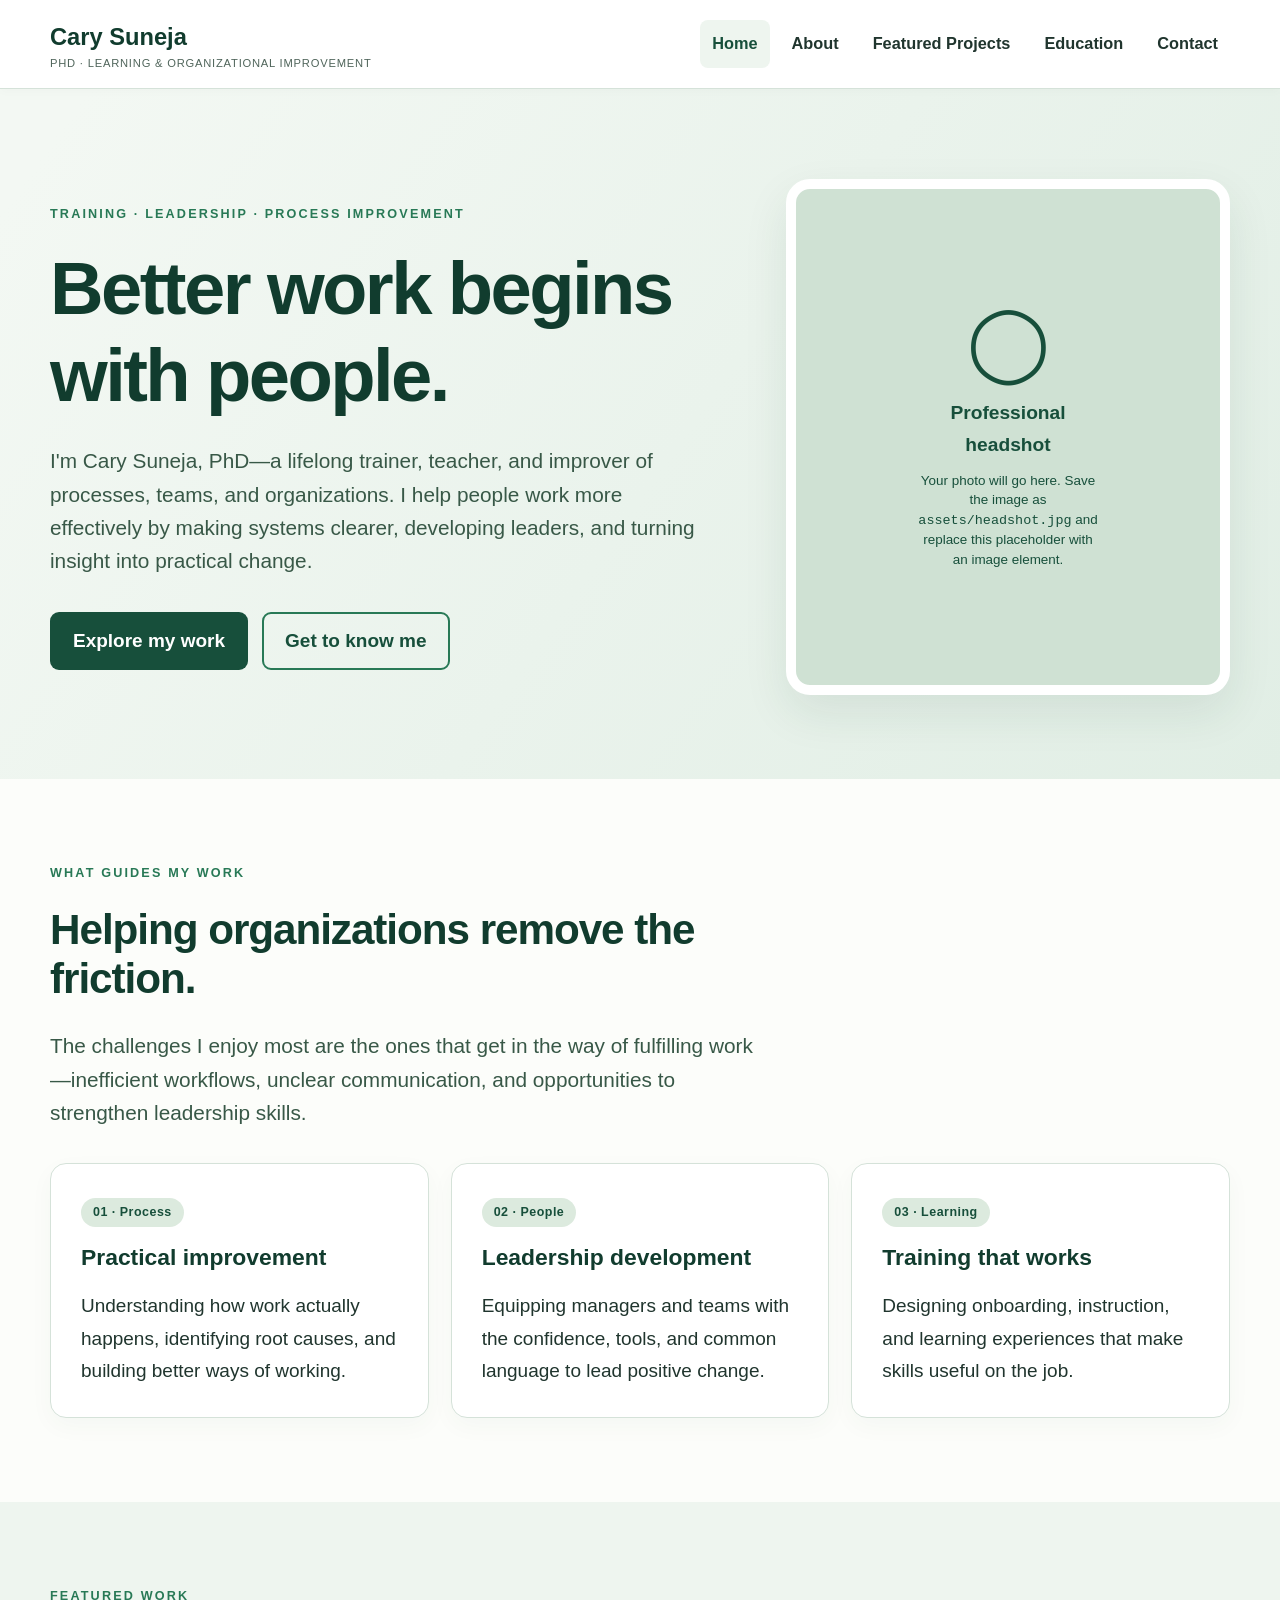
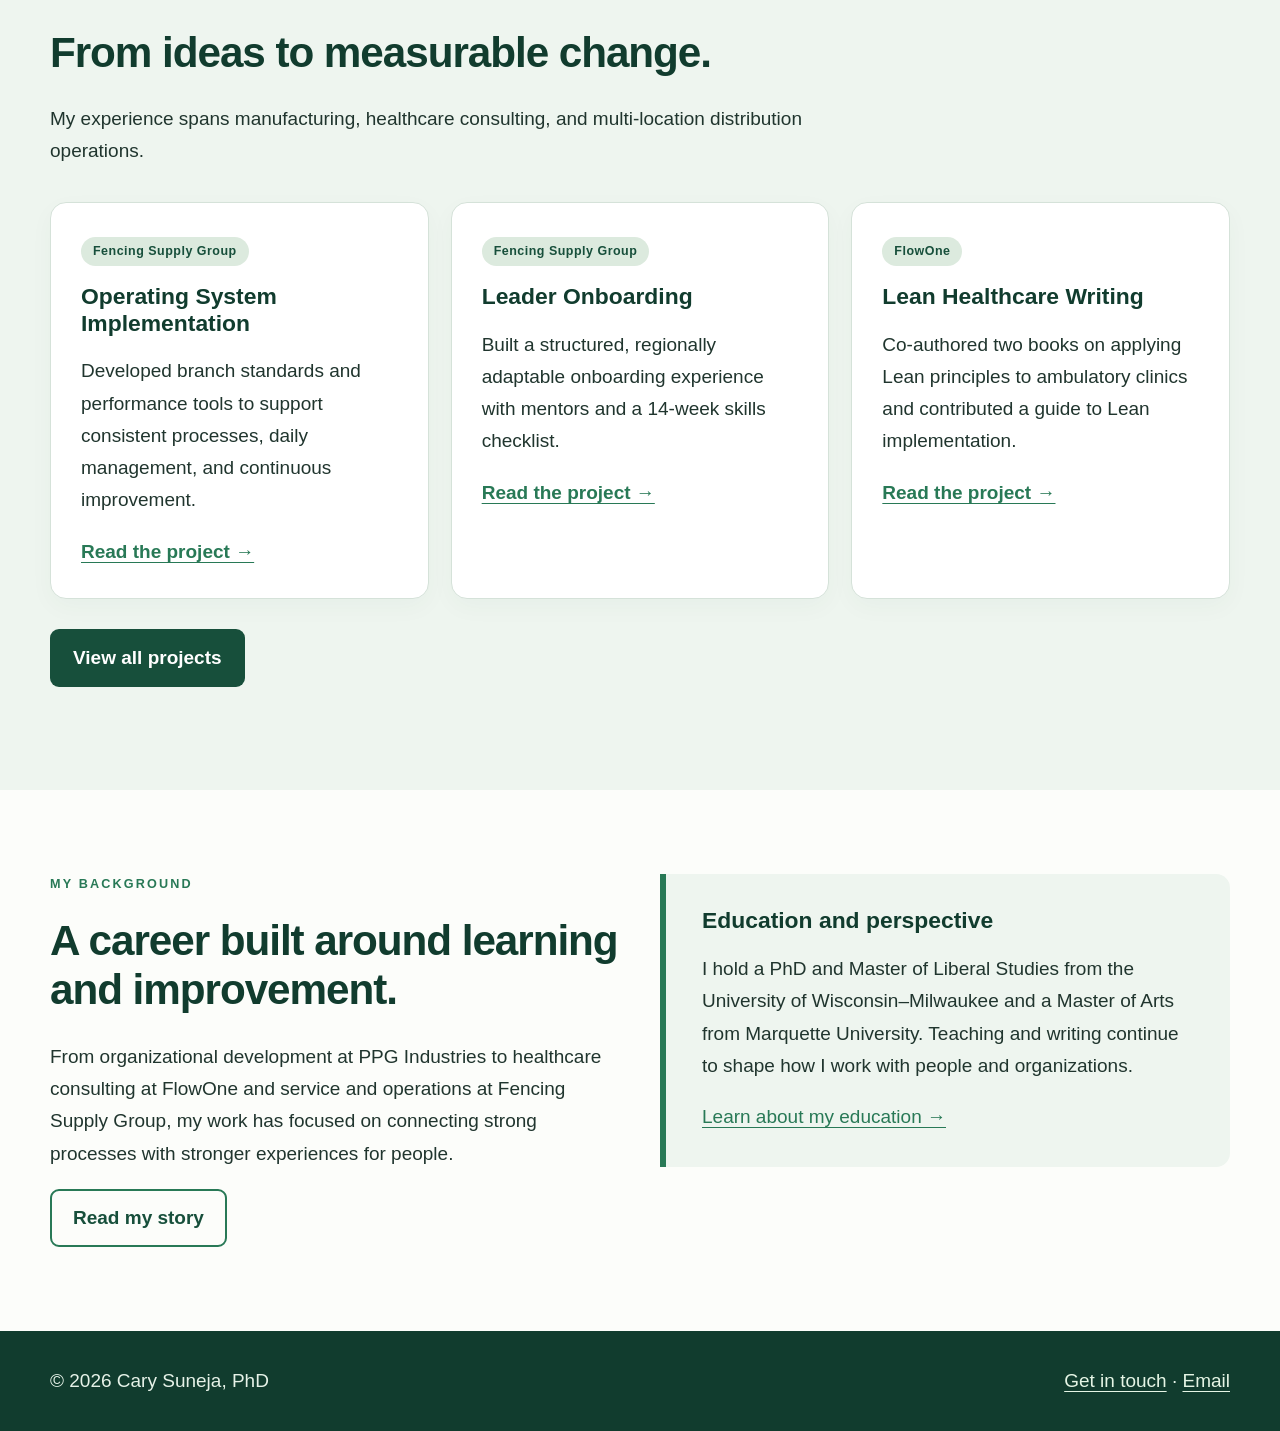
==== index.html @ aa0f2a28 "Add index.html for professional portfolio site" ====
<!doctype html>
<html lang="en"><head><meta charset="utf-8"><meta name="viewport" content="width=device-width, initial-scale=1"><meta name="description" content="Cary Suneja, PhD — organizational development, training, leadership development, and process improvement."><title>Cary Suneja, PhD | Home</title><link rel="stylesheet" href="style.css"></head>
<body><a class="skip" href="#main">Skip to content</a>
<header class="site-header"><div class="container nav-wrap"><a class="brand" href="index.html">Cary Suneja <span>PhD · Learning &amp; Organizational Improvement</span></a><nav class="nav" aria-label="Main navigation"><a aria-current="page" href="index.html">Home</a><a href="about.html">About</a><a href="projects.html">Featured Projects</a><a href="education.html">Education</a><a href="contact.html">Contact</a></nav></div></header>
<main id="main"><section class="hero"><div class="container hero-layout"><div><p class="eyebrow">Training · Leadership · Process Improvement</p><h1>Better work begins with people.</h1><p class="lead">I'm Cary Suneja, PhD—a lifelong trainer, teacher, and improver of processes, teams, and organizations. I help people work more effectively by making systems clearer, developing leaders, and turning insight into practical change.</p><div class="button-group"><a class="button" href="projects.html">Explore my work</a><a class="button outline" href="about.html">Get to know me</a></div></div><div class="portrait" aria-label="Reserved space for a professional headshot"><div class="portrait-placeholder"><div class="symbol" aria-hidden="true">◯</div><strong>Professional headshot</strong><small>Your photo will go here. Save the image as <code>assets/headshot.jpg</code> and replace this placeholder with an image element.</small></div></div></div></section>
<section class="section"><div class="container"><div class="section-intro"><p class="eyebrow">What guides my work</p><h2>Helping organizations remove the friction.</h2><p class="lead">The challenges I enjoy most are the ones that get in the way of fulfilling work—inefficient workflows, unclear communication, and opportunities to strengthen leadership skills.</p></div><div class="grid"><article class="card"><span class="tag">01 · Process</span><h3>Practical improvement</h3><p>Understanding how work actually happens, identifying root causes, and building better ways of working.</p></article><article class="card"><span class="tag">02 · People</span><h3>Leadership development</h3><p>Equipping managers and teams with the confidence, tools, and common language to lead positive change.</p></article><article class="card"><span class="tag">03 · Learning</span><h3>Training that works</h3><p>Designing onboarding, instruction, and learning experiences that make skills useful on the job.</p></article></div></div></section>
<section class="section alt"><div class="container"><div class="section-intro"><p class="eyebrow">Featured work</p><h2>From ideas to measurable change.</h2><p>My experience spans manufacturing, healthcare consulting, and multi-location distribution operations.</p></div><div class="grid"><article class="card"><span class="tag">Fencing Supply Group</span><h3>Operating System Implementation</h3><p>Developed branch standards and performance tools to support consistent processes, daily management, and continuous improvement.</p><a class="card-link" href="projects.html#operating-system">Read the project →</a></article><article class="card"><span class="tag">Fencing Supply Group</span><h3>Leader Onboarding</h3><p>Built a structured, regionally adaptable onboarding experience with mentors and a 14-week skills checklist.</p><a class="card-link" href="projects.html#leader-onboarding">Read the project →</a></article><article class="card"><span class="tag">FlowOne</span><h3>Lean Healthcare Writing</h3><p>Co-authored two books on applying Lean principles to ambulatory clinics and contributed a guide to Lean implementation.</p><a class="card-link" href="projects.html#flowone">Read the project →</a></article></div><p style="margin-top:30px"><a class="button" href="projects.html">View all projects</a></p></div></section>
<section class="section"><div class="container content-split"><div><p class="eyebrow">My background</p><h2>A career built around learning and improvement.</h2><p>From organizational development at PPG Industries to healthcare consulting at FlowOne and service and operations at Fencing Supply Group, my work has focused on connecting strong processes with stronger experiences for people.</p><a class="button outline" href="about.html">Read my story</a></div><div class="callout"><h3>Education and perspective</h3><p>I hold a PhD and Master of Liberal Studies from the University of Wisconsin–Milwaukee and a Master of Arts from Marquette University. Teaching and writing continue to shape how I work with people and organizations.</p><a href="education.html">Learn about my education →</a></div></div></section></main>
<footer class="site-footer"><div class="container footer-inner"><p>© 2026 Cary Suneja, PhD</p><p><a href="contact.html">Get in touch</a> · <a href="mailto:Cary.suneja@gmail.com">Email</a></p></div></footer></body></html>
---- style.css ----
/* Cary Suneja · Portfolio styles */
:root{--forest:#174f3b;--deep:#113c2e;--leaf:#287956;--mint:#eef5ef;--sage:#dceade;--ink:#20352e;--muted:#50655b;--paper:#fcfdfa;--white:#fff;--line:#d5e2d9;--shadow:0 18px 46px rgba(18,62,44,.09)}
*{box-sizing:border-box}html{scroll-behavior:smooth}body{margin:0;background:var(--paper);color:var(--ink);font:19px/1.7 Calibri,"Carlito","Segoe UI",Arial,sans-serif}a{color:var(--leaf);text-underline-offset:4px}a:hover{color:var(--deep)}img{max-width:100%}.container{width:min(1180px,calc(100% - 48px));margin-inline:auto}.skip{position:absolute;left:-9999px;top:0;background:#fff;color:var(--deep);padding:12px;z-index:20}.skip:focus{left:12px}.site-header{background:#fff;border-bottom:1px solid var(--line);position:sticky;top:0;z-index:10;box-shadow:0 2px 10px rgba(26,62,44,.025)}.nav-wrap{display:flex;align-items:center;justify-content:space-between;gap:28px;min-height:88px}.brand{color:var(--deep);font-size:1.48rem;font-weight:700;text-decoration:none;white-space:nowrap}.brand span{display:block;color:var(--muted);font-size:.70rem;line-height:1.2;font-weight:500;letter-spacing:.07em;text-transform:uppercase}.nav{display:flex;align-items:center;flex-wrap:wrap;gap:4px 10px}.nav a{display:inline-block;padding:10px 12px;border-radius:8px;color:var(--ink);text-decoration:none;font-size:1.02rem;font-weight:600}.nav a:hover,.nav a[aria-current="page"]{background:var(--mint);color:var(--forest)}.hero{padding:90px 0 84px;background:linear-gradient(125deg,#f3f8f3 5%,#e1eee5 100%)}.hero-layout{display:grid;grid-template-columns:1.2fr .8fr;align-items:center;gap:70px}.eyebrow{text-transform:uppercase;letter-spacing:.17em;font-size:.79rem;font-weight:800;color:var(--leaf);margin:0 0 20px}h1,h2,h3{font-weight:700;line-height:1.17;color:var(--deep)}h1{font-size:clamp(3rem,5.8vw,5.2rem);margin:0 0 25px;letter-spacing:-.035em}h2{font-size:clamp(2.1rem,3.3vw,3.1rem);letter-spacing:-.025em;margin:0 0 26px}h3{font-size:1.43rem;margin:0 0 10px}.lead{font-size:1.3rem;line-height:1.6;color:#385847;max-width:710px}.hero .lead{margin:0 0 34px}.button-group{display:flex;flex-wrap:wrap;gap:14px}.button{display:inline-block;background:var(--forest);color:white;padding:13px 23px;border-radius:9px;font-weight:700;text-decoration:none;transition:transform .15s,background .15s}.button:hover{background:var(--deep);color:#fff;transform:translateY(-2px)}.button.outline{background:transparent;border:2px solid var(--leaf);color:var(--forest);padding:11px 21px}.button.outline:hover{background:#e3eee5}.portrait{aspect-ratio:4/4.65;background:#cfe1d3;border:10px solid #fff;border-radius:24px;box-shadow:var(--shadow);display:grid;place-items:center;overflow:hidden}.portrait-placeholder{text-align:center;max-width:230px;padding:25px;color:var(--forest)}.portrait-placeholder .symbol{font-size:4.6rem;line-height:1;margin-bottom:18px}.portrait-placeholder strong{display:block;font-size:1.2rem}.portrait-placeholder small{display:block;margin-top:9px;font-size:.84rem;line-height:1.45}.portrait img{width:100%;height:100%;object-fit:cover}.section{padding:84px 0}.section.alt{background:var(--mint)}.section-intro{max-width:800px;margin-bottom:34px}.section-intro p{margin-top:0}.grid{display:grid;grid-template-columns:repeat(3,minmax(0,1fr));gap:22px}.grid.two{grid-template-columns:repeat(2,minmax(0,1fr))}.card{background:white;border:1px solid var(--line);border-radius:16px;padding:30px;box-shadow:0 8px 25px rgba(20,74,50,.035)}.card p:last-child{margin-bottom:0}.card .tag,.tag{display:inline-block;background:var(--sage);color:var(--forest);border-radius:100px;padding:4px 12px;font-size:.78rem;font-weight:800;letter-spacing:.04em;margin-bottom:17px}.card-link{font-weight:700}.stats{display:grid;grid-template-columns:repeat(3,1fr);gap:18px;margin-top:28px}.stat{border-left:4px solid var(--leaf);padding:6px 0 6px 20px}.stat strong{display:block;color:var(--forest);font-size:1.7rem;line-height:1.1}.stat span{font-size:.95rem;color:var(--muted)}.page-head{background:var(--mint);padding:76px 0 64px}.page-head h1{font-size:clamp(2.8rem,5vw,4.4rem);margin-bottom:14px}.page-head p{max-width:790px;margin:0;color:#385847;font-size:1.25rem}.prose{max-width:880px}.prose p{margin:0 0 24px}.prose h2{margin-top:46px}.content-split{display:grid;grid-template-columns:1fr 1fr;gap:40px;align-items:start}.project{padding:32px 0;border-bottom:1px solid var(--line)}.project:first-child{padding-top:0}.project:last-child{border:0}.project h3{font-size:1.62rem}.project p{max-width:900px}.project .meta{color:var(--leaf);font-weight:800;font-size:.9rem;margin:0 0 8px;letter-spacing:.06em;text-transform:uppercase}.timeline{border-left:3px solid var(--sage);padding-left:26px;margin-left:8px}.timeline article{padding:0 0 35px;position:relative}.timeline article:before{content:"";position:absolute;left:-35px;top:6px;width:13px;height:13px;border-radius:50%;background:var(--leaf);border:3px solid var(--paper)}.timeline article:last-child{padding-bottom:0}.callout{padding:33px 36px;background:var(--mint);border-left:6px solid var(--leaf);border-radius:0 14px 14px 0}.callout p:last-child{margin-bottom:0}.contact-list{display:grid;gap:18px;max-width:650px}.contact-item{padding:20px 24px;border:1px solid var(--line);border-radius:12px;background:#fff}.contact-item span{display:block;font-size:.84rem;letter-spacing:.08em;text-transform:uppercase;color:var(--muted);font-weight:800}.contact-item a{font-size:1.3rem;font-weight:700;overflow-wrap:anywhere}.site-footer{background:var(--deep);color:#e6f2e8;padding:34px 0}.footer-inner{display:flex;justify-content:space-between;align-items:center;gap:22px;flex-wrap:wrap}.site-footer a{color:#e5f5e5}.site-footer p{margin:0}.small{font-size:.93rem;color:var(--muted)}@media(max-width:950px){.nav-wrap{display:block;padding:19px 0}.brand{display:inline-block;margin-bottom:15px}.nav{gap:3px}.hero-layout,.content-split{grid-template-columns:1fr}.hero-layout{gap:42px}.portrait{max-width:430px;width:100%;justify-self:center}.grid{grid-template-columns:repeat(2,minmax(0,1fr))}}@media(max-width:650px){body{font-size:18px}.container{width:min(100% - 32px,1180px)}.nav a{font-size:.94rem;padding:7px 8px}.hero{padding:56px 0}.section{padding:58px 0}.page-head{padding:55px 0}.grid,.grid.two,.stats{grid-template-columns:1fr}.card{padding:23px}.lead{font-size:1.18rem}h1{font-size:3rem}.footer-inner{display:block}.site-footer p{margin-bottom:8px}}@media(prefers-reduced-motion:reduce){html{scroll-behavior:auto}.button{transition:none}}
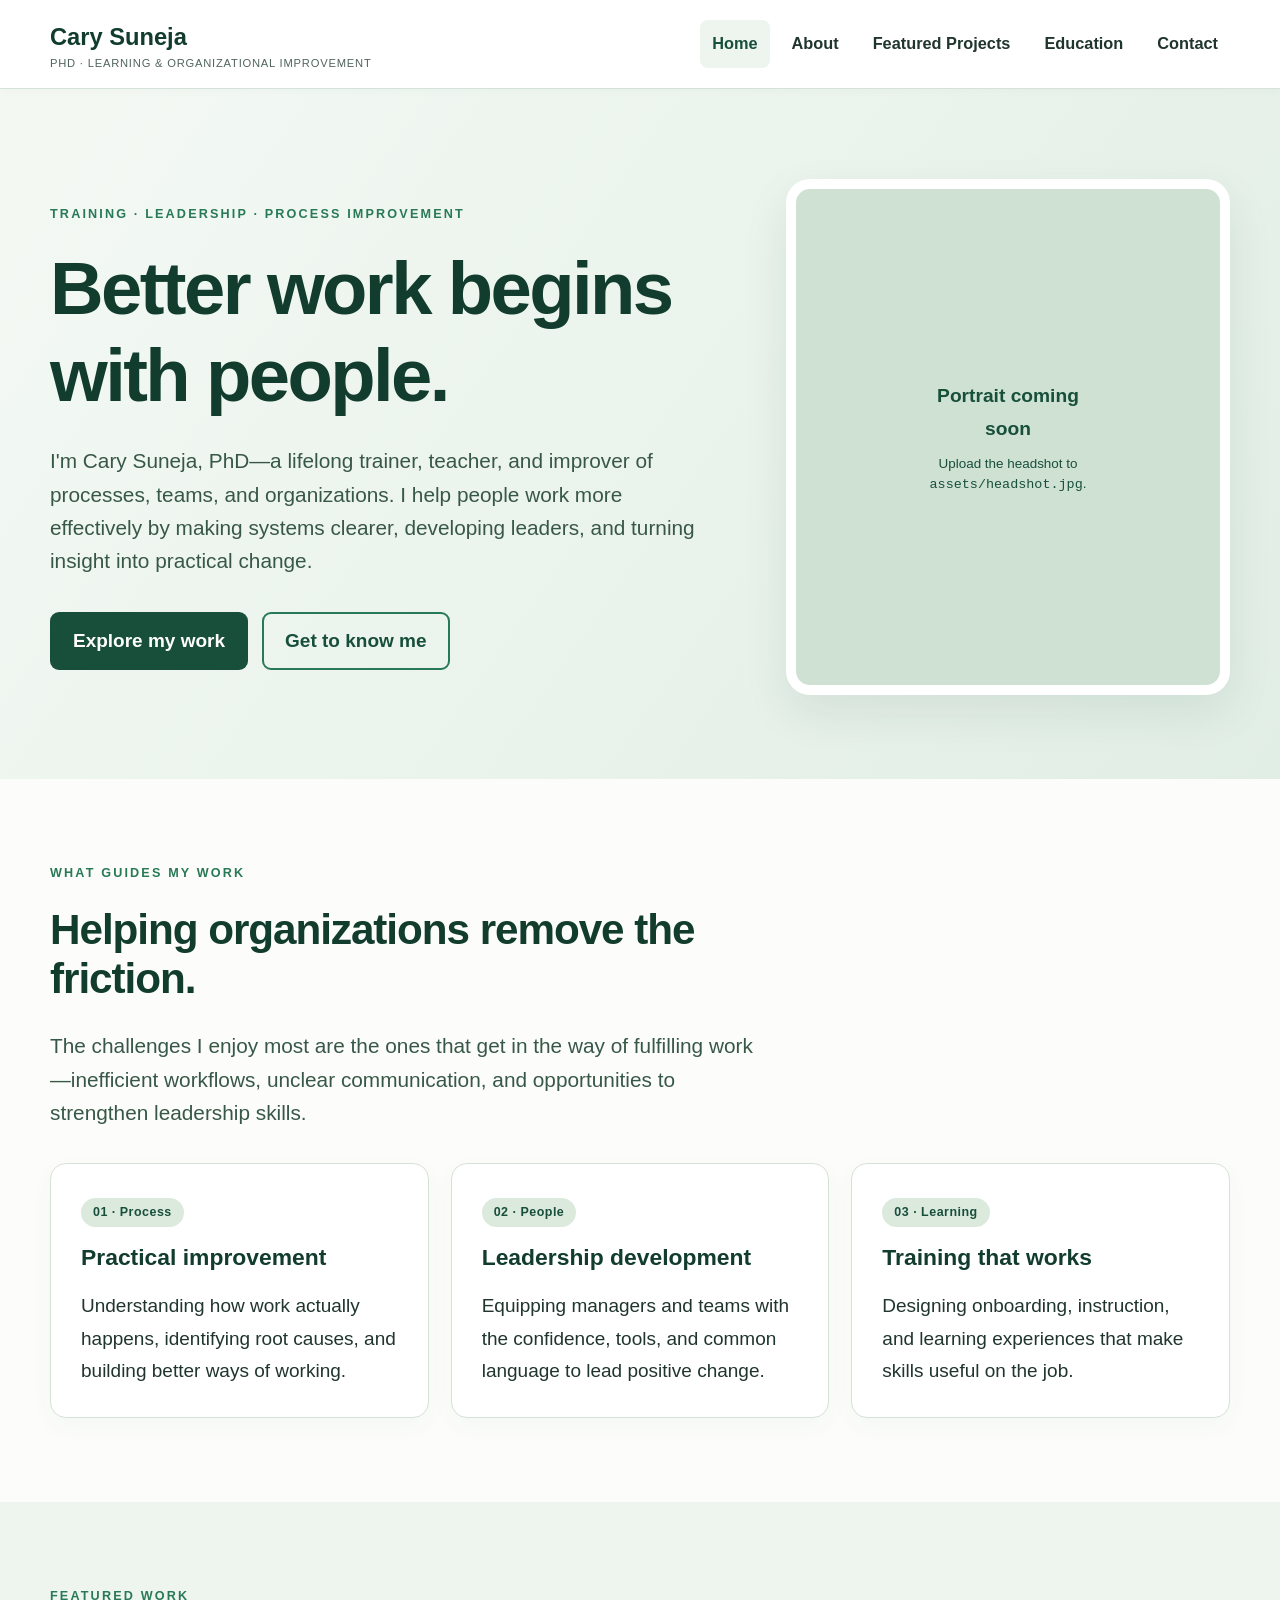
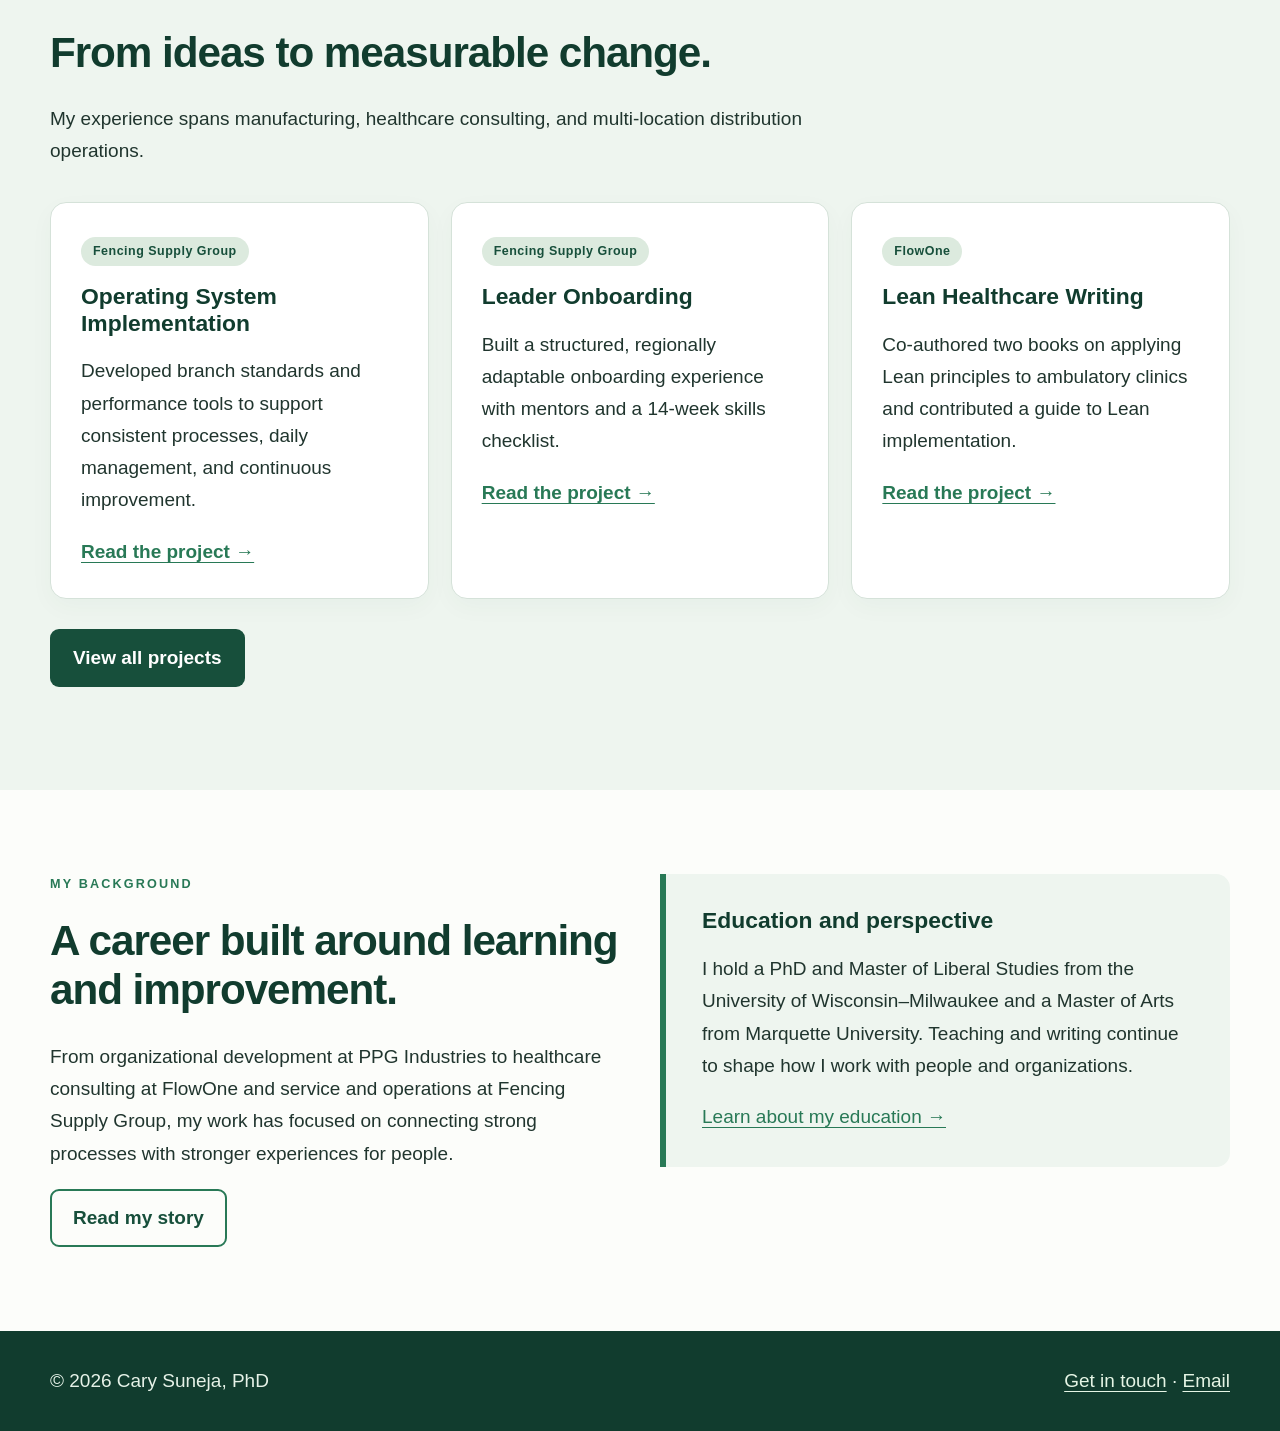
==== commit 35ddef36: "Prepare homepage portrait slot for supplied headshot" ====
--- a/index.html
+++ b/index.html
@@ -2,7 +2,7 @@
 <html lang="en"><head><meta charset="utf-8"><meta name="viewport" content="width=device-width, initial-scale=1"><meta name="description" content="Cary Suneja, PhD — organizational development, training, leadership development, and process improvement."><title>Cary Suneja, PhD | Home</title><link rel="stylesheet" href="style.css"></head>
 <body><a class="skip" href="#main">Skip to content</a>
 <header class="site-header"><div class="container nav-wrap"><a class="brand" href="index.html">Cary Suneja <span>PhD · Learning &amp; Organizational Improvement</span></a><nav class="nav" aria-label="Main navigation"><a aria-current="page" href="index.html">Home</a><a href="about.html">About</a><a href="projects.html">Featured Projects</a><a href="education.html">Education</a><a href="contact.html">Contact</a></nav></div></header>
-<main id="main"><section class="hero"><div class="container hero-layout"><div><p class="eyebrow">Training · Leadership · Process Improvement</p><h1>Better work begins with people.</h1><p class="lead">I'm Cary Suneja, PhD—a lifelong trainer, teacher, and improver of processes, teams, and organizations. I help people work more effectively by making systems clearer, developing leaders, and turning insight into practical change.</p><div class="button-group"><a class="button" href="projects.html">Explore my work</a><a class="button outline" href="about.html">Get to know me</a></div></div><div class="portrait" aria-label="Reserved space for a professional headshot"><div class="portrait-placeholder"><div class="symbol" aria-hidden="true">◯</div><strong>Professional headshot</strong><small>Your photo will go here. Save the image as <code>assets/headshot.jpg</code> and replace this placeholder with an image element.</small></div></div></div></section>
+<main id="main"><section class="hero"><div class="container hero-layout"><div><p class="eyebrow">Training · Leadership · Process Improvement</p><h1>Better work begins with people.</h1><p class="lead">I'm Cary Suneja, PhD—a lifelong trainer, teacher, and improver of processes, teams, and organizations. I help people work more effectively by making systems clearer, developing leaders, and turning insight into practical change.</p><div class="button-group"><a class="button" href="projects.html">Explore my work</a><a class="button outline" href="about.html">Get to know me</a></div></div><div class="portrait"><img src="assets/headshot.jpg" alt="Cary Suneja smiling outdoors" onerror="this.hidden=true;this.nextElementSibling.hidden=false"><div class="portrait-placeholder" hidden><strong>Portrait coming soon</strong><small>Upload the headshot to <code>assets/headshot.jpg</code>.</small></div></div></div></section>
 <section class="section"><div class="container"><div class="section-intro"><p class="eyebrow">What guides my work</p><h2>Helping organizations remove the friction.</h2><p class="lead">The challenges I enjoy most are the ones that get in the way of fulfilling work—inefficient workflows, unclear communication, and opportunities to strengthen leadership skills.</p></div><div class="grid"><article class="card"><span class="tag">01 · Process</span><h3>Practical improvement</h3><p>Understanding how work actually happens, identifying root causes, and building better ways of working.</p></article><article class="card"><span class="tag">02 · People</span><h3>Leadership development</h3><p>Equipping managers and teams with the confidence, tools, and common language to lead positive change.</p></article><article class="card"><span class="tag">03 · Learning</span><h3>Training that works</h3><p>Designing onboarding, instruction, and learning experiences that make skills useful on the job.</p></article></div></div></section>
 <section class="section alt"><div class="container"><div class="section-intro"><p class="eyebrow">Featured work</p><h2>From ideas to measurable change.</h2><p>My experience spans manufacturing, healthcare consulting, and multi-location distribution operations.</p></div><div class="grid"><article class="card"><span class="tag">Fencing Supply Group</span><h3>Operating System Implementation</h3><p>Developed branch standards and performance tools to support consistent processes, daily management, and continuous improvement.</p><a class="card-link" href="projects.html#operating-system">Read the project →</a></article><article class="card"><span class="tag">Fencing Supply Group</span><h3>Leader Onboarding</h3><p>Built a structured, regionally adaptable onboarding experience with mentors and a 14-week skills checklist.</p><a class="card-link" href="projects.html#leader-onboarding">Read the project →</a></article><article class="card"><span class="tag">FlowOne</span><h3>Lean Healthcare Writing</h3><p>Co-authored two books on applying Lean principles to ambulatory clinics and contributed a guide to Lean implementation.</p><a class="card-link" href="projects.html#flowone">Read the project →</a></article></div><p style="margin-top:30px"><a class="button" href="projects.html">View all projects</a></p></div></section>
 <section class="section"><div class="container content-split"><div><p class="eyebrow">My background</p><h2>A career built around learning and improvement.</h2><p>From organizational development at PPG Industries to healthcare consulting at FlowOne and service and operations at Fencing Supply Group, my work has focused on connecting strong processes with stronger experiences for people.</p><a class="button outline" href="about.html">Read my story</a></div><div class="callout"><h3>Education and perspective</h3><p>I hold a PhD and Master of Liberal Studies from the University of Wisconsin–Milwaukee and a Master of Arts from Marquette University. Teaching and writing continue to shape how I work with people and organizations.</p><a href="education.html">Learn about my education →</a></div></div></section></main>
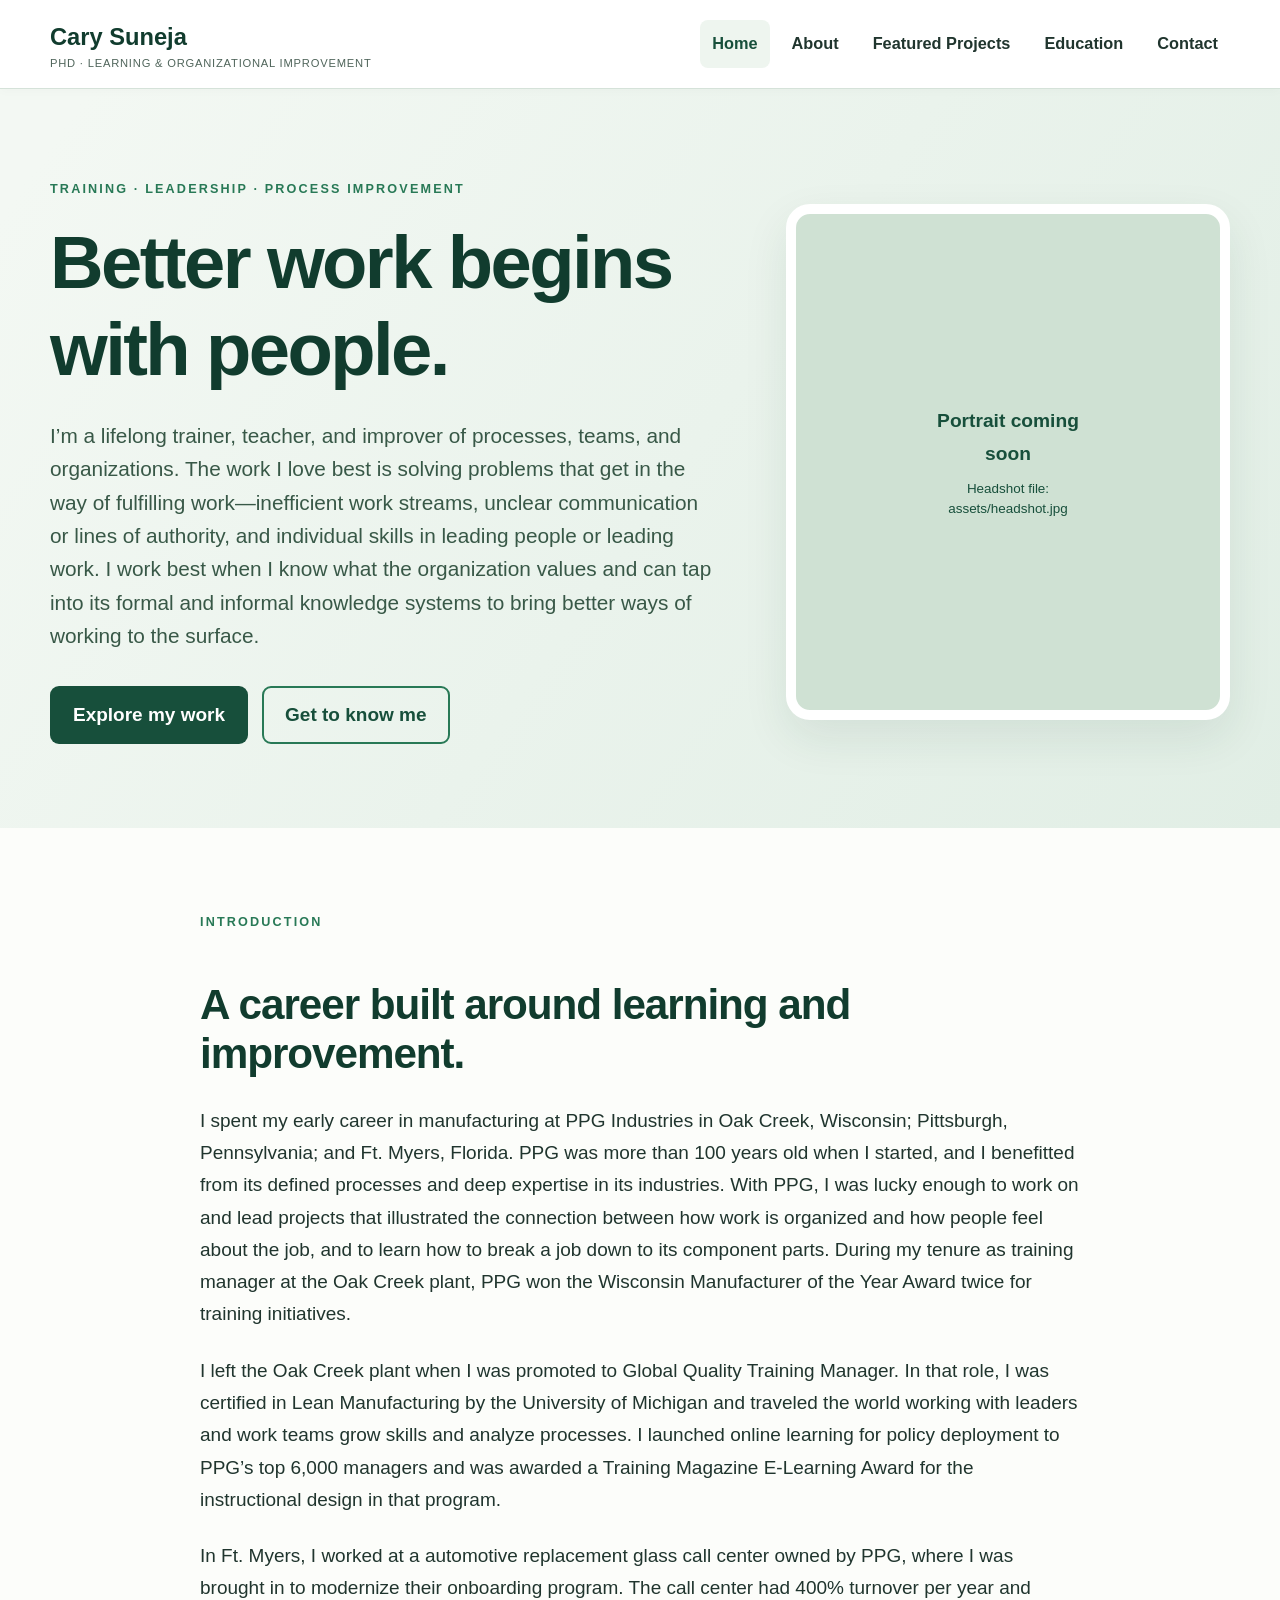
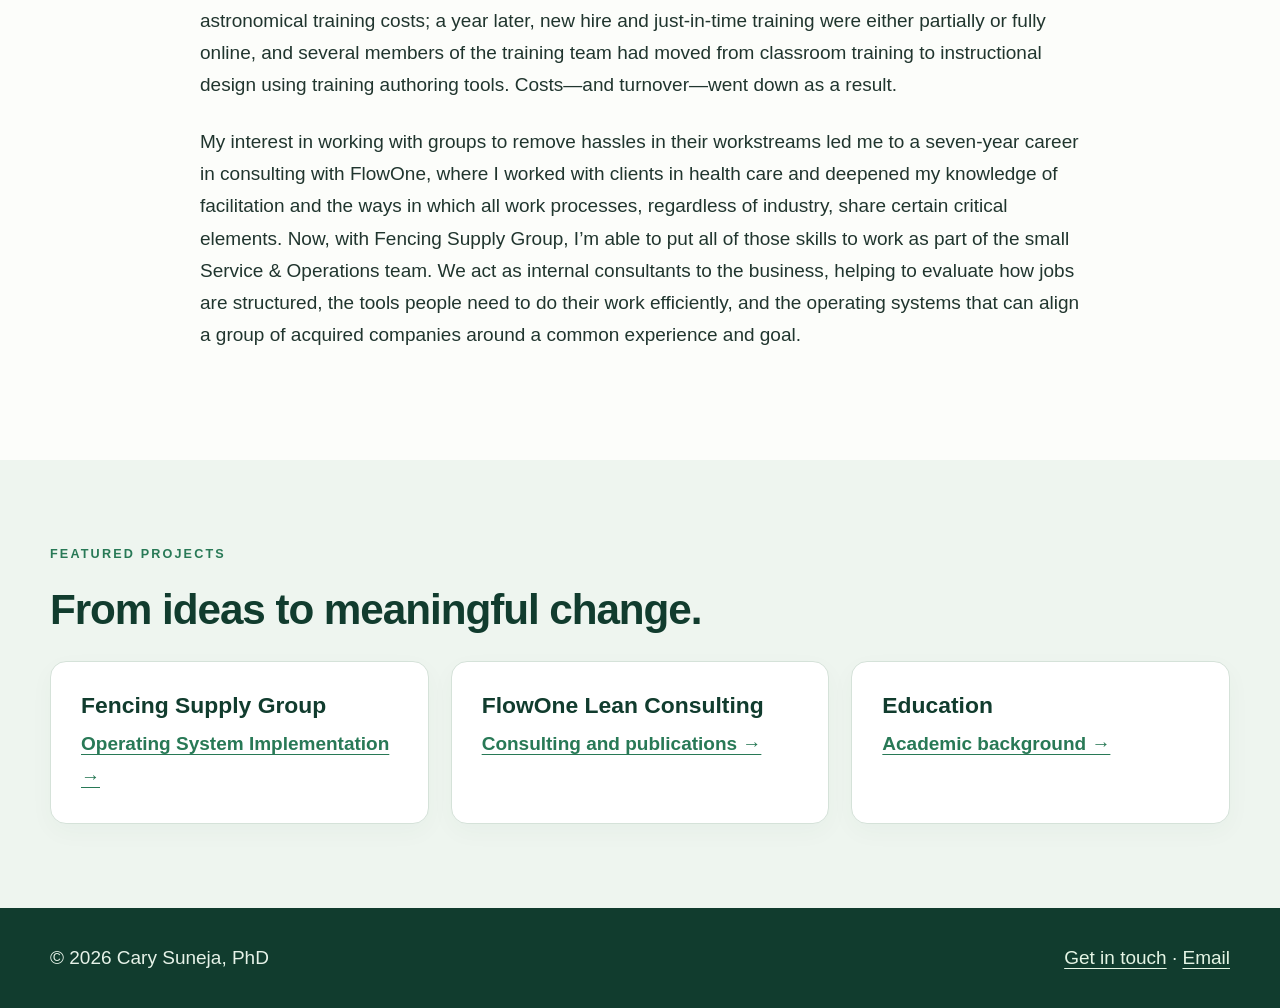
==== commit 4fb4c5db: "Restore original introduction wording verbatim while retaining section headlines" ====
--- a/index.html
+++ b/index.html
@@ -2,8 +2,5 @@
 <html lang="en"><head><meta charset="utf-8"><meta name="viewport" content="width=device-width, initial-scale=1"><meta name="description" content="Cary Suneja, PhD — organizational development, training, leadership development, and process improvement."><title>Cary Suneja, PhD | Home</title><link rel="stylesheet" href="style.css"></head>
 <body><a class="skip" href="#main">Skip to content</a>
 <header class="site-header"><div class="container nav-wrap"><a class="brand" href="index.html">Cary Suneja <span>PhD · Learning &amp; Organizational Improvement</span></a><nav class="nav" aria-label="Main navigation"><a aria-current="page" href="index.html">Home</a><a href="about.html">About</a><a href="projects.html">Featured Projects</a><a href="education.html">Education</a><a href="contact.html">Contact</a></nav></div></header>
-<main id="main"><section class="hero"><div class="container hero-layout"><div><p class="eyebrow">Training · Leadership · Process Improvement</p><h1>Better work begins with people.</h1><p class="lead">I'm Cary Suneja, PhD—a lifelong trainer, teacher, and improver of processes, teams, and organizations. I help people work more effectively by making systems clearer, developing leaders, and turning insight into practical change.</p><div class="button-group"><a class="button" href="projects.html">Explore my work</a><a class="button outline" href="about.html">Get to know me</a></div></div><div class="portrait"><img src="assets/headshot.jpg" alt="Cary Suneja smiling outdoors" onerror="this.hidden=true;this.nextElementSibling.hidden=false"><div class="portrait-placeholder" hidden><strong>Portrait coming soon</strong><small>Upload the headshot to <code>assets/headshot.jpg</code>.</small></div></div></div></section>
-<section class="section"><div class="container"><div class="section-intro"><p class="eyebrow">What guides my work</p><h2>Helping organizations remove the friction.</h2><p class="lead">The challenges I enjoy most are the ones that get in the way of fulfilling work—inefficient workflows, unclear communication, and opportunities to strengthen leadership skills.</p></div><div class="grid"><article class="card"><span class="tag">01 · Process</span><h3>Practical improvement</h3><p>Understanding how work actually happens, identifying root causes, and building better ways of working.</p></article><article class="card"><span class="tag">02 · People</span><h3>Leadership development</h3><p>Equipping managers and teams with the confidence, tools, and common language to lead positive change.</p></article><article class="card"><span class="tag">03 · Learning</span><h3>Training that works</h3><p>Designing onboarding, instruction, and learning experiences that make skills useful on the job.</p></article></div></div></section>
-<section class="section alt"><div class="container"><div class="section-intro"><p class="eyebrow">Featured work</p><h2>From ideas to measurable change.</h2><p>My experience spans manufacturing, healthcare consulting, and multi-location distribution operations.</p></div><div class="grid"><article class="card"><span class="tag">Fencing Supply Group</span><h3>Operating System Implementation</h3><p>Developed branch standards and performance tools to support consistent processes, daily management, and continuous improvement.</p><a class="card-link" href="projects.html#operating-system">Read the project →</a></article><article class="card"><span class="tag">Fencing Supply Group</span><h3>Leader Onboarding</h3><p>Built a structured, regionally adaptable onboarding experience with mentors and a 14-week skills checklist.</p><a class="card-link" href="projects.html#leader-onboarding">Read the project →</a></article><article class="card"><span class="tag">FlowOne</span><h3>Lean Healthcare Writing</h3><p>Co-authored two books on applying Lean principles to ambulatory clinics and contributed a guide to Lean implementation.</p><a class="card-link" href="projects.html#flowone">Read the project →</a></article></div><p style="margin-top:30px"><a class="button" href="projects.html">View all projects</a></p></div></section>
-<section class="section"><div class="container content-split"><div><p class="eyebrow">My background</p><h2>A career built around learning and improvement.</h2><p>From organizational development at PPG Industries to healthcare consulting at FlowOne and service and operations at Fencing Supply Group, my work has focused on connecting strong processes with stronger experiences for people.</p><a class="button outline" href="about.html">Read my story</a></div><div class="callout"><h3>Education and perspective</h3><p>I hold a PhD and Master of Liberal Studies from the University of Wisconsin–Milwaukee and a Master of Arts from Marquette University. Teaching and writing continue to shape how I work with people and organizations.</p><a href="education.html">Learn about my education →</a></div></div></section></main>
+<main id="main"><section class="hero"><div class="container hero-layout"><div><p class="eyebrow">Training · Leadership · Process Improvement</p><h1>Better work begins with people.</h1><p class="lead">I’m a lifelong trainer, teacher, and improver of processes, teams, and organizations. The work I love best is solving problems that get in the way of fulfilling work—inefficient work streams, unclear communication or lines of authority, and individual skills in leading people or leading work. I work best when I know what the organization values and can tap into its formal and informal knowledge systems to bring better ways of working to the surface.</p><div class="button-group"><a class="button" href="projects.html">Explore my work</a><a class="button outline" href="about.html">Get to know me</a></div></div><div class="portrait"><img src="assets/headshot.jpg" alt="Cary Suneja smiling outdoors" onerror="this.hidden=true;this.nextElementSibling.hidden=false"><div class="portrait-placeholder" hidden><strong>Portrait coming soon</strong><small>Headshot file: assets/headshot.jpg</small></div></div></div></section><section class="section"><div class="container prose"><p class="eyebrow">Introduction</p><h2>A career built around learning and improvement.</h2><p>I spent my early career in manufacturing at PPG Industries in Oak Creek, Wisconsin; Pittsburgh, Pennsylvania; and Ft. Myers, Florida. PPG was more than 100 years old when I started, and I benefitted from its defined processes and deep expertise in its industries. With PPG, I was lucky enough to work on and lead projects that illustrated the connection between how work is organized and how people feel about the job, and to learn how to break a job down to its component parts. During my tenure as training manager at the Oak Creek plant, PPG won the Wisconsin Manufacturer of the Year Award twice for training initiatives. </p><p>I left the Oak Creek plant when I was promoted to Global Quality Training Manager.  In that role, I was certified in Lean Manufacturing by the University of Michigan and traveled the world working with leaders and work teams grow skills and analyze processes. I launched online learning for policy deployment to PPG’s top 6,000 managers and was awarded a Training Magazine E-Learning Award for the instructional design in that program.</p><p>In Ft. Myers, I worked at a automotive replacement glass call center owned by PPG, where I was brought in to modernize their onboarding program. The call center had 400% turnover per year and astronomical training costs; a year later, new hire and just-in-time training were either partially or fully online, and several members of the training team had moved from classroom training to instructional design using training authoring tools. Costs—and turnover—went down as a result.</p><p>My interest in working with groups to remove hassles in their workstreams led me to a seven-year career in consulting with FlowOne, where I worked with clients in health care and deepened my knowledge of facilitation and the ways in which all work processes, regardless of industry, share certain critical elements. Now, with Fencing Supply Group, I’m able to put all of those skills to work as part of the small Service &amp; Operations team. We act as internal consultants to the business, helping to evaluate how jobs are structured, the tools people need to do their work efficiently, and the operating systems that can align a group of acquired companies around a common experience and goal.</p></div></section><section class="section alt"><div class="container"><p class="eyebrow">Featured projects</p><h2>From ideas to meaningful change.</h2><div class="grid"><article class="card"><h3>Fencing Supply Group</h3><a class="card-link" href="projects.html#operating-system">Operating System Implementation →</a></article><article class="card"><h3>FlowOne Lean Consulting</h3><a class="card-link" href="projects.html#flowone">Consulting and publications →</a></article><article class="card"><h3>Education</h3><a class="card-link" href="education.html">Academic background →</a></article></div></div></section></main>
 <footer class="site-footer"><div class="container footer-inner"><p>© 2026 Cary Suneja, PhD</p><p><a href="contact.html">Get in touch</a> · <a href="mailto:Cary.suneja@gmail.com">Email</a></p></div></footer></body></html>
